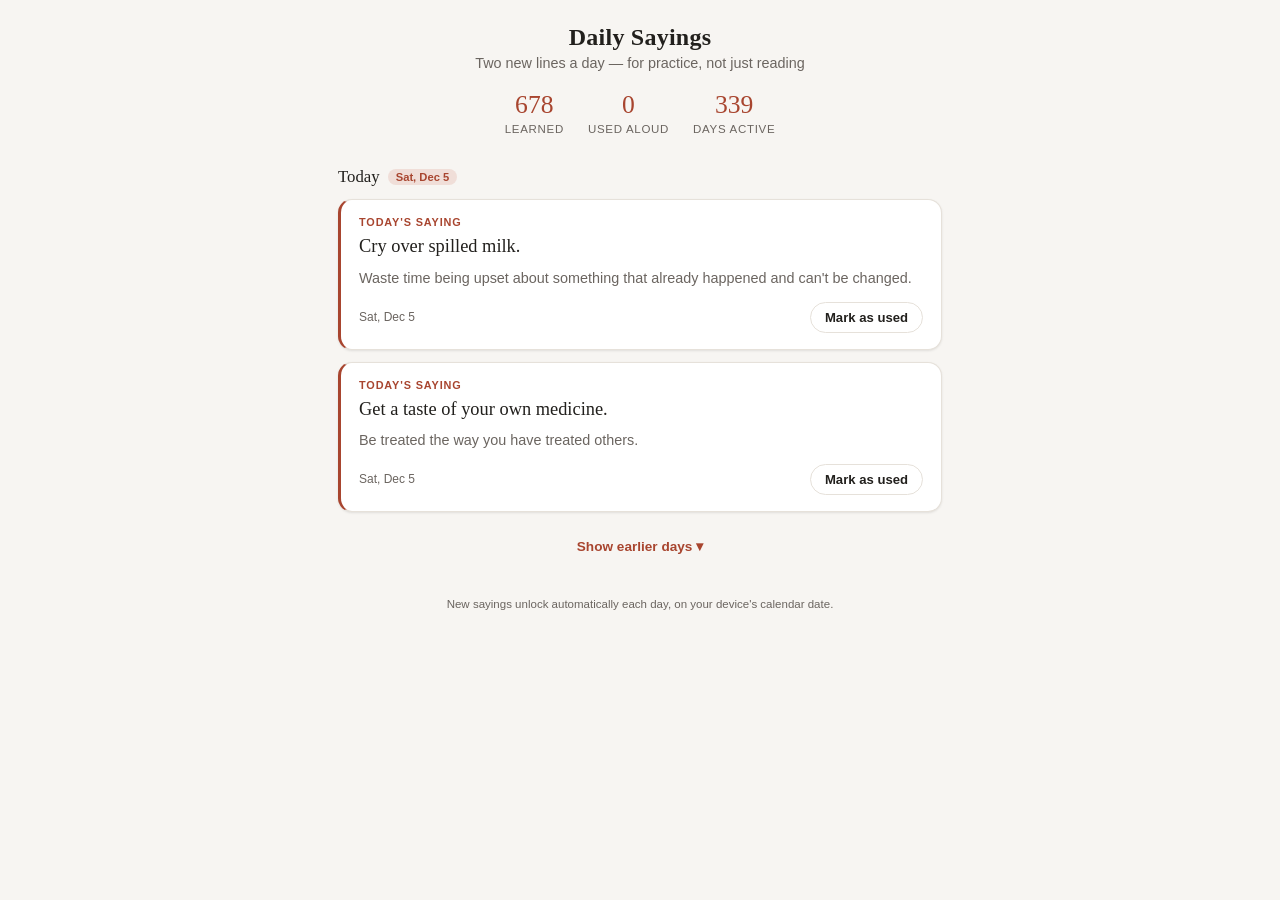
==== index.html @ 5097ebca "Initial commit: daily Sayings app" ====
<!DOCTYPE html>
<html lang="en">
<head>
<meta charset="UTF-8">
<meta name="viewport" content="width=device-width, initial-scale=1.0">
<title>Daily Sayings — Practice Log</title>
<style>
  :root {
    --bg: #f7f5f2;
    --card-bg: #ffffff;
    --text: #22201d;
    --text-muted: #6b6560;
    --accent: #a8452f;
    --accent-soft: #f0ded8;
    --border: #e6e1da;
    --used-bg: #eaf3ea;
    --used-text: #2e6b3e;
    --shadow: 0 1px 3px rgba(0,0,0,0.06), 0 1px 2px rgba(0,0,0,0.04);
    --font-serif: 'Iowan Old Style', 'Palatino Linotype', Palatino, Georgia, serif;
    --font-sans: -apple-system, BlinkMacSystemFont, 'Segoe UI', Roboto, Helvetica, Arial, sans-serif;
  }
  @media (prefers-color-scheme: dark) {
    :root:not([data-theme="light"]) {
      --bg: #1b1917;
      --card-bg: #262320;
      --text: #ece7e0;
      --text-muted: #a39c93;
      --accent: #e08a6e;
      --accent-soft: #3a2a24;
      --border: #3a352f;
      --used-bg: #1f2e21;
      --used-text: #7fcf8f;
      --shadow: 0 1px 3px rgba(0,0,0,0.3);
    }
  }
  :root[data-theme="dark"] {
    --bg: #1b1917;
    --card-bg: #262320;
    --text: #ece7e0;
    --text-muted: #a39c93;
    --accent: #e08a6e;
    --accent-soft: #3a2a24;
    --border: #3a352f;
    --used-bg: #1f2e21;
    --used-text: #7fcf8f;
    --shadow: 0 1px 3px rgba(0,0,0,0.3);
  }

  * { box-sizing: border-box; }
  body {
    margin: 0;
    background: var(--bg);
    color: var(--text);
    font-family: var(--font-sans);
    min-height: 100vh;
    padding-bottom: 60px;
  }
  .wrap {
    max-width: 640px;
    margin: 0 auto;
    padding: 24px 18px 8px;
  }
  header {
    text-align: center;
    margin-bottom: 20px;
  }
  header h1 {
    font-family: var(--font-serif);
    font-size: 1.5rem;
    margin: 0 0 4px;
    letter-spacing: 0.01em;
  }
  header p {
    color: var(--text-muted);
    font-size: 0.9rem;
    margin: 0;
  }
  .stats {
    display: flex;
    justify-content: center;
    gap: 24px;
    margin: 18px 0 26px;
    flex-wrap: wrap;
  }
  .stat {
    text-align: center;
  }
  .stat .num {
    font-family: var(--font-serif);
    font-size: 1.6rem;
    color: var(--accent);
    display: block;
    line-height: 1.1;
  }
  .stat .label {
    font-size: 0.72rem;
    color: var(--text-muted);
    text-transform: uppercase;
    letter-spacing: 0.06em;
  }
  .section-title {
    font-family: var(--font-serif);
    font-size: 1.05rem;
    margin: 30px 0 12px;
    display: flex;
    align-items: center;
    gap: 8px;
  }
  .section-title .badge {
    font-family: var(--font-sans);
    font-size: 0.7rem;
    background: var(--accent-soft);
    color: var(--accent);
    padding: 2px 8px;
    border-radius: 20px;
    font-weight: 600;
  }
  .card {
    background: var(--card-bg);
    border: 1px solid var(--border);
    border-radius: 14px;
    padding: 16px 18px;
    margin-bottom: 12px;
    box-shadow: var(--shadow);
  }
  .card.today {
    border-left: 3px solid var(--accent);
  }
  .kind {
    font-size: 0.68rem;
    text-transform: uppercase;
    letter-spacing: 0.08em;
    color: var(--accent);
    font-weight: 600;
    margin-bottom: 6px;
  }
  .text {
    font-family: var(--font-serif);
    font-size: 1.15rem;
    line-height: 1.4;
    margin: 0 0 8px;
  }
  .meaning {
    font-size: 0.9rem;
    color: var(--text-muted);
    line-height: 1.5;
    margin: 0 0 12px;
  }
  .card-footer {
    display: flex;
    align-items: center;
    justify-content: space-between;
    gap: 10px;
  }
  .date-tag {
    font-size: 0.75rem;
    color: var(--text-muted);
  }
  .use-btn {
    border: 1px solid var(--border);
    background: transparent;
    color: var(--text);
    padding: 7px 14px;
    border-radius: 20px;
    font-size: 0.82rem;
    font-weight: 600;
    cursor: pointer;
    white-space: nowrap;
    transition: all 0.15s ease;
  }
  .use-btn:active { transform: scale(0.96); }
  .use-btn.used {
    background: var(--used-bg);
    color: var(--used-text);
    border-color: transparent;
  }
  .archive-day {
    margin-bottom: 18px;
  }
  .archive-day .day-label {
    font-size: 0.78rem;
    color: var(--text-muted);
    font-weight: 600;
    margin-bottom: 8px;
    padding-left: 2px;
  }
  #archiveToggle {
    display: block;
    width: 100%;
    text-align: center;
    background: none;
    border: none;
    color: var(--accent);
    font-size: 0.85rem;
    font-weight: 600;
    padding: 14px;
    cursor: pointer;
  }
  #archiveList { display: none; }
  #archiveList.open { display: block; }
  footer {
    text-align: center;
    color: var(--text-muted);
    font-size: 0.72rem;
    margin-top: 30px;
    padding: 0 20px;
  }
</style>
</head>
<body>
<div class="wrap">
  <header>
    <h1>Daily Sayings</h1>
    <p>Two new lines a day — for practice, not just reading</p>
  </header>

  <div class="stats">
    <div class="stat"><span class="num" id="statTotal">0</span><span class="label">Learned</span></div>
    <div class="stat"><span class="num" id="statUsed">0</span><span class="label">Used aloud</span></div>
    <div class="stat"><span class="num" id="statStreak">0</span><span class="label">Days active</span></div>
  </div>

  <div class="section-title">Today <span class="badge" id="todayBadge"></span></div>
  <div id="todayList"></div>

  <button id="archiveToggle">Show earlier days ▾</button>
  <div id="archiveList"></div>

  <footer>New sayings unlock automatically each day, on your device's calendar date.</footer>
</div>

<script>
(function () {
  // ---------- Data bank ----------
  // 70 entries: idioms, proverbs, and public-domain quotes, each with a plain-English
  // meaning so they're usable in actual conversation, not just memorized as trivia.
  const BANK = [
    ["It's not rocket science.", "Used to say something isn't as difficult as it seems."],
    ["Actions speak louder than words.", "What people do matters more than what they say."],
    ["Bite the bullet.", "Force yourself to do something unpleasant that you've been putting off."],
    ["Break the ice.", "Say or do something to relieve tension or get a conversation started."],
    ["Once in a blue moon.", "Something that happens very rarely."],
    ["The ball is in your court.", "It's now up to you to make the next decision or move."],
    ["Cut corners.", "Do something in the easiest or cheapest way, often sacrificing quality."],
    ["Hit the nail on the head.", "Describe exactly what is causing a situation or problem."],
    ["Let the cat out of the bag.", "Reveal a secret, usually by accident."],
    ["On the same page.", "In agreement about something."],
    ["Piece of cake.", "Something that is very easy to do."],
    ["Speak of the devil.", "Said when a person you were just discussing shows up."],
    ["Under the weather.", "Feeling slightly ill."],
    ["A blessing in disguise.", "Something that seems bad at first but turns out to be good."],
    ["Best of both worlds.", "A situation where you enjoy the advantages of two different things at once."],
    ["Bark up the wrong tree.", "Pursue a mistaken course of action based on a wrong assumption."],
    ["Get your act together.", "Organize yourself so you perform more effectively."],
    ["Go the extra mile.", "Make a greater effort than expected."],
    ["Hang in there.", "Encouragement to persist despite difficulty."],
    ["It takes two to tango.", "Both people involved in a situation share responsibility for it."],
    ["Keep your chin up.", "Stay positive during a difficult situation."],
    ["Miss the boat.", "Miss an opportunity because you were too slow to act."],
    ["No pain, no gain.", "You have to work hard or suffer to achieve something worthwhile."],
    ["On thin ice.", "In a risky or precarious situation."],
    ["Pull yourself together.", "Recover control of your emotions."],
    ["See eye to eye.", "Agree with someone."],
    ["Sit on the fence.", "Avoid making a decision or taking a side."],
    ["Spill the beans.", "Reveal secret information, usually unintentionally."],
    ["Take it with a grain of salt.", "Don't take something entirely at face value; be a bit skeptical."],
    ["The elephant in the room.", "An obvious problem that everyone is avoiding discussing."],
    ["Throw in the towel.", "Give up on something."],
    ["Time flies.", "Time passes quickly, especially when you're enjoying something."],
    ["Water under the bridge.", "Something in the past that is no longer worth worrying about."],
    ["When it rains, it pours.", "Difficult things tend to happen all at once."],
    ["You can't judge a book by its cover.", "You can't know what someone or something is like just by looking at it."],
    ["A picture is worth a thousand words.", "An image can convey a complex idea more effectively than a description."],
    ["Better late than never.", "It's better for something to happen late than not at all."],
    ["Curiosity killed the cat.", "Being too inquisitive can get you into trouble."],
    ["Every cloud has a silver lining.", "There's something good in every difficult situation."],
    ["Practice makes perfect.", "Repeating an activity improves your skill at it."],
    ["The apple doesn't fall far from the tree.", "Children tend to resemble their parents in character."],
    ["Don't count your chickens before they hatch.", "Don't assume success before it's actually happened."],
    ["Actions have consequences.", "Everything you do produces some kind of result — good or bad."],
    ["Kill two birds with one stone.", "Achieve two goals with a single action."],
    ["The grass is always greener on the other side.", "Other people's situations always look better than your own, even when they're not."],
    ["Burn the midnight oil.", "Work late into the night."],
    ["Cry over spilled milk.", "Waste time being upset about something that already happened and can't be changed."],
    ["Get a taste of your own medicine.", "Be treated the way you have treated others."],
    ["Hit the ground running.", "Start a new activity or project with a lot of energy right away."],
    ["Jump on the bandwagon.", "Join others in doing something that has become popular."],
    ["Let sleeping dogs lie.", "Avoid restarting an old conflict or bringing up a settled issue."],
    ["Read between the lines.", "Understand the hidden or implied meaning of something."],
    ["Take the bull by the horns.", "Confront a difficult situation directly and with confidence."],
    ["The early bird catches the worm.", "Success comes to those who act early or prepare ahead."],
    ["Turn over a new leaf.", "Start behaving in a better or more positive way."],
    ["You reap what you sow.", "The results you get depend on the effort or intentions you put in."],
    ["Beat around the bush.", "Avoid talking about what's important, usually to delay a difficult point."],
    ["Get the ball rolling.", "Start a process or activity."],
    ["In the same boat.", "In the same difficult situation as someone else."],
    ["Keep your fingers crossed.", "Hope that something will happen the way you want."],
    ["Add insult to injury.", "Make a bad situation worse."],
    ["Barking up the wrong tree.", "Accusing the wrong person or looking in the wrong place."],
    ["Costs an arm and a leg.", "Very expensive."],
    ["Give someone the benefit of the doubt.", "Trust what someone says even without full proof."],
    ["Have a change of heart.", "Change your opinion or feeling about something."],
    ["In hot water.", "In trouble."],
    ["Jump the gun.", "Act too soon, before the right moment."],
    ["Not my cup of tea.", "Something that isn't to your taste or interest."],
    ["The pen is mightier than the sword.", "Words and communication are more powerful than force or violence."],
    ["Well begun is half done.", "A good start makes the rest of a task much easier."]
  ];

  // ---------- Date / rotation logic ----------
  const EPOCH = new Date(2026, 0, 1); // fixed anchor so rotation is stable across devices
  function dayIndexFor(date) {
    const d = new Date(date.getFullYear(), date.getMonth(), date.getDate());
    return Math.floor((d - EPOCH) / 86400000);
  }
  function dateKeyFor(dayIdx) {
    const d = new Date(EPOCH.getTime() + dayIdx * 86400000);
    return d.toISOString().slice(0, 10);
  }
  function fmtDate(dayIdx) {
    const d = new Date(EPOCH.getTime() + dayIdx * 86400000);
    return d.toLocaleDateString(undefined, { weekday: 'short', month: 'short', day: 'numeric' });
  }
  function quotesForDay(dayIdx) {
    const idx = ((dayIdx % (BANK.length / 2)) + (BANK.length / 2)) % (BANK.length / 2);
    const a = BANK[(idx * 2) % BANK.length];
    const b = BANK[(idx * 2 + 1) % BANK.length];
    return [a, b];
  }

  // ---------- Storage ----------
  const STORE_KEY = 'daily-sayings-used-v1';
  function loadUsed() {
    try {
      const raw = localStorage.getItem(STORE_KEY);
      return raw ? JSON.parse(raw) : {};
    } catch (e) { return {}; }
  }
  function saveUsed(obj) {
    try { localStorage.setItem(STORE_KEY, JSON.stringify(obj)); } catch (e) {}
  }
  let usedMap = loadUsed(); // key: "dayIdx-slot" -> true

  function toggleUsed(key) {
    usedMap[key] = !usedMap[key];
    saveUsed(usedMap);
    render();
  }

  // ---------- Rendering ----------
  function cardHTML(dayIdx, slot, entry, isToday) {
    const key = dayIdx + '-' + slot;
    const used = !!usedMap[key];
    const [text, meaning] = entry;
    return `<div class="card ${isToday ? 'today' : ''}">
      <div class="kind">${isToday ? "Today's saying" : fmtDate(dayIdx)}</div>
      <p class="text">${text}</p>
      <p class="meaning">${meaning}</p>
      <div class="card-footer">
        <span class="date-tag">${isToday ? fmtDate(dayIdx) : ''}</span>
        <button class="use-btn ${used ? 'used' : ''}" data-key="${key}">${used ? '✓ Used in conversation' : 'Mark as used'}</button>
      </div>
    </div>`;
  }

  function render() {
    const todayIdx = dayIndexFor(new Date());
    const todayQuotes = quotesForDay(todayIdx);
    document.getElementById('todayBadge').textContent = fmtDate(todayIdx);
    document.getElementById('todayList').innerHTML =
      todayQuotes.map((q, i) => cardHTML(todayIdx, i, q, true)).join('');

    // Archive: every prior day back to day 0
    const archiveEl = document.getElementById('archiveList');
    let archiveHTML = '';
    for (let d = todayIdx - 1; d >= 0; d--) {
      const qs = quotesForDay(d);
      archiveHTML += `<div class="archive-day">
        <div class="day-label">${fmtDate(d)}</div>
        ${qs.map((q, i) => cardHTML(d, i, q, false)).join('')}
      </div>`;
    }
    archiveEl.innerHTML = archiveHTML || '<p style="text-align:center;color:var(--text-muted);font-size:0.85rem;">Nothing here yet — check back tomorrow.</p>';

    // Stats
    const totalLearned = (todayIdx + 1) * 2;
    const usedCount = Object.values(usedMap).filter(Boolean).length;
    document.getElementById('statTotal').textContent = totalLearned;
    document.getElementById('statUsed').textContent = usedCount;
    document.getElementById('statStreak').textContent = todayIdx + 1;

    document.querySelectorAll('.use-btn').forEach(btn => {
      btn.addEventListener('click', () => toggleUsed(btn.getAttribute('data-key')));
    });
  }

  document.getElementById('archiveToggle').addEventListener('click', function () {
    const el = document.getElementById('archiveList');
    const open = el.classList.toggle('open');
    this.textContent = open ? 'Hide earlier days ▴' : 'Show earlier days ▾';
  });

  render();
})();
</script>
</body>
</html>
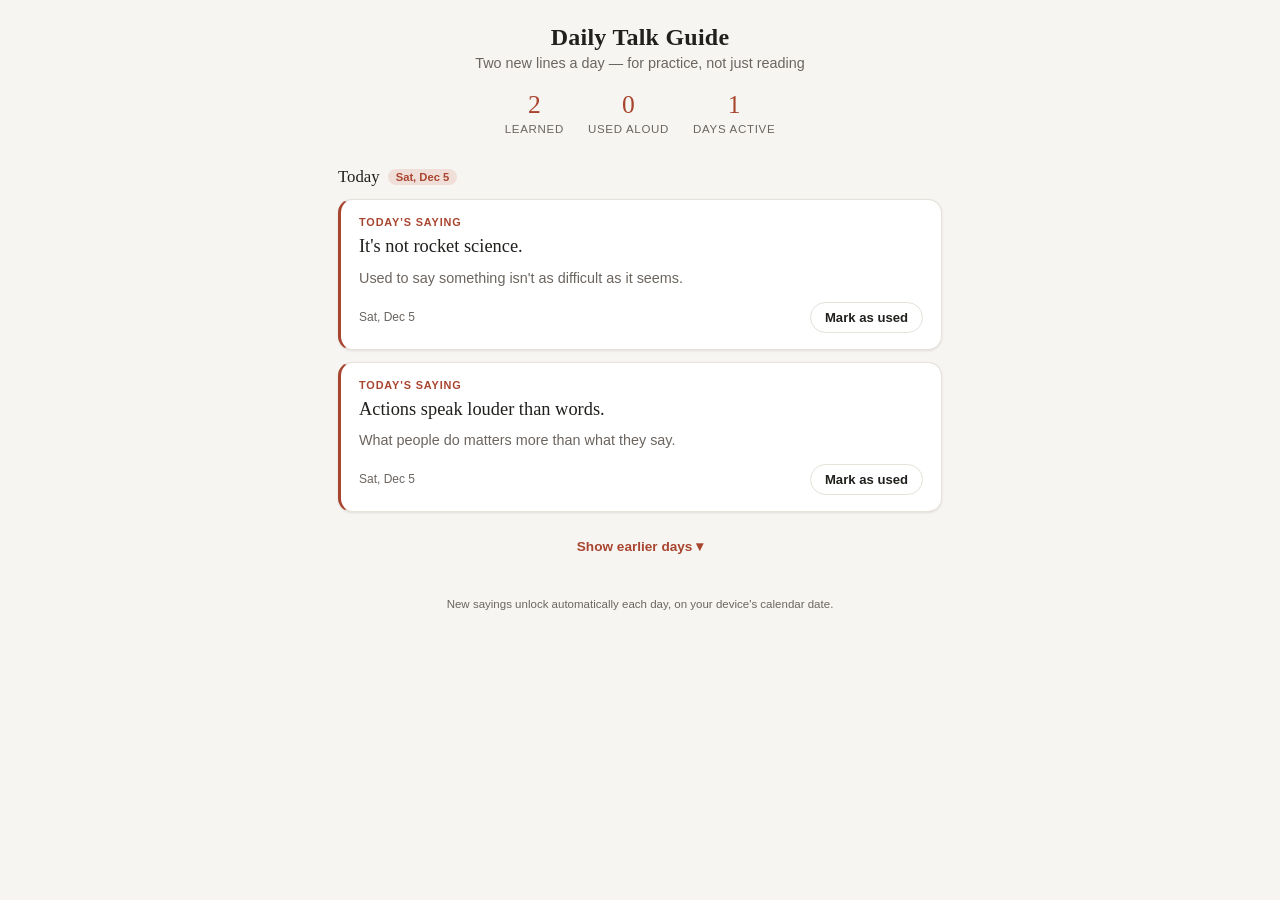
==== commit 5f38fb95: "changing title" ====
--- a/index.html
+++ b/index.html
@@ -1,407 +1,33 @@
 <!DOCTYPE html>
 <html lang="en">
 <head>
-<meta charset="UTF-8">
-<meta name="viewport" content="width=device-width, initial-scale=1.0">
-<title>Daily Sayings — Practice Log</title>
-<style>
-  :root {
-    --bg: #f7f5f2;
-    --card-bg: #ffffff;
-    --text: #22201d;
-    --text-muted: #6b6560;
-    --accent: #a8452f;
-    --accent-soft: #f0ded8;
-    --border: #e6e1da;
-    --used-bg: #eaf3ea;
-    --used-text: #2e6b3e;
-    --shadow: 0 1px 3px rgba(0,0,0,0.06), 0 1px 2px rgba(0,0,0,0.04);
-    --font-serif: 'Iowan Old Style', 'Palatino Linotype', Palatino, Georgia, serif;
-    --font-sans: -apple-system, BlinkMacSystemFont, 'Segoe UI', Roboto, Helvetica, Arial, sans-serif;
-  }
-  @media (prefers-color-scheme: dark) {
-    :root:not([data-theme="light"]) {
-      --bg: #1b1917;
-      --card-bg: #262320;
-      --text: #ece7e0;
-      --text-muted: #a39c93;
-      --accent: #e08a6e;
-      --accent-soft: #3a2a24;
-      --border: #3a352f;
-      --used-bg: #1f2e21;
-      --used-text: #7fcf8f;
-      --shadow: 0 1px 3px rgba(0,0,0,0.3);
-    }
-  }
-  :root[data-theme="dark"] {
-    --bg: #1b1917;
-    --card-bg: #262320;
-    --text: #ece7e0;
-    --text-muted: #a39c93;
-    --accent: #e08a6e;
-    --accent-soft: #3a2a24;
-    --border: #3a352f;
-    --used-bg: #1f2e21;
-    --used-text: #7fcf8f;
-    --shadow: 0 1px 3px rgba(0,0,0,0.3);
-  }
-
-  * { box-sizing: border-box; }
-  body {
-    margin: 0;
-    background: var(--bg);
-    color: var(--text);
-    font-family: var(--font-sans);
-    min-height: 100vh;
-    padding-bottom: 60px;
-  }
-  .wrap {
-    max-width: 640px;
-    margin: 0 auto;
-    padding: 24px 18px 8px;
-  }
-  header {
-    text-align: center;
-    margin-bottom: 20px;
-  }
-  header h1 {
-    font-family: var(--font-serif);
-    font-size: 1.5rem;
-    margin: 0 0 4px;
-    letter-spacing: 0.01em;
-  }
-  header p {
-    color: var(--text-muted);
-    font-size: 0.9rem;
-    margin: 0;
-  }
-  .stats {
-    display: flex;
-    justify-content: center;
-    gap: 24px;
-    margin: 18px 0 26px;
-    flex-wrap: wrap;
-  }
-  .stat {
-    text-align: center;
-  }
-  .stat .num {
-    font-family: var(--font-serif);
-    font-size: 1.6rem;
-    color: var(--accent);
-    display: block;
-    line-height: 1.1;
-  }
-  .stat .label {
-    font-size: 0.72rem;
-    color: var(--text-muted);
-    text-transform: uppercase;
-    letter-spacing: 0.06em;
-  }
-  .section-title {
-    font-family: var(--font-serif);
-    font-size: 1.05rem;
-    margin: 30px 0 12px;
-    display: flex;
-    align-items: center;
-    gap: 8px;
-  }
-  .section-title .badge {
-    font-family: var(--font-sans);
-    font-size: 0.7rem;
-    background: var(--accent-soft);
-    color: var(--accent);
-    padding: 2px 8px;
-    border-radius: 20px;
-    font-weight: 600;
-  }
-  .card {
-    background: var(--card-bg);
-    border: 1px solid var(--border);
-    border-radius: 14px;
-    padding: 16px 18px;
-    margin-bottom: 12px;
-    box-shadow: var(--shadow);
-  }
-  .card.today {
-    border-left: 3px solid var(--accent);
-  }
-  .kind {
-    font-size: 0.68rem;
-    text-transform: uppercase;
-    letter-spacing: 0.08em;
-    color: var(--accent);
-    font-weight: 600;
-    margin-bottom: 6px;
-  }
-  .text {
-    font-family: var(--font-serif);
-    font-size: 1.15rem;
-    line-height: 1.4;
-    margin: 0 0 8px;
-  }
-  .meaning {
-    font-size: 0.9rem;
-    color: var(--text-muted);
-    line-height: 1.5;
-    margin: 0 0 12px;
-  }
-  .card-footer {
-    display: flex;
-    align-items: center;
-    justify-content: space-between;
-    gap: 10px;
-  }
-  .date-tag {
-    font-size: 0.75rem;
-    color: var(--text-muted);
-  }
-  .use-btn {
-    border: 1px solid var(--border);
-    background: transparent;
-    color: var(--text);
-    padding: 7px 14px;
-    border-radius: 20px;
-    font-size: 0.82rem;
-    font-weight: 600;
-    cursor: pointer;
-    white-space: nowrap;
-    transition: all 0.15s ease;
-  }
-  .use-btn:active { transform: scale(0.96); }
-  .use-btn.used {
-    background: var(--used-bg);
-    color: var(--used-text);
-    border-color: transparent;
-  }
-  .archive-day {
-    margin-bottom: 18px;
-  }
-  .archive-day .day-label {
-    font-size: 0.78rem;
-    color: var(--text-muted);
-    font-weight: 600;
-    margin-bottom: 8px;
-    padding-left: 2px;
-  }
-  #archiveToggle {
-    display: block;
-    width: 100%;
-    text-align: center;
-    background: none;
-    border: none;
-    color: var(--accent);
-    font-size: 0.85rem;
-    font-weight: 600;
-    padding: 14px;
-    cursor: pointer;
-  }
-  #archiveList { display: none; }
-  #archiveList.open { display: block; }
-  footer {
-    text-align: center;
-    color: var(--text-muted);
-    font-size: 0.72rem;
-    margin-top: 30px;
-    padding: 0 20px;
-  }
-</style>
+  <meta charset="UTF-8">
+  <meta name="viewport" content="width=device-width, initial-scale=1.0">
+  <title>Daily Sayings — Practice Log</title>
+  <link rel="stylesheet" href="styles.css">
 </head>
 <body>
-<div class="wrap">
-  <header>
-    <h1>Daily Sayings</h1>
-    <p>Two new lines a day — for practice, not just reading</p>
-  </header>
+  <div class="wrap">
+    <header>
+      <h1>Daily Talk Guide</h1>
+      <p>Two new lines a day — for practice, not just reading</p>
+    </header>
 
-  <div class="stats">
-    <div class="stat"><span class="num" id="statTotal">0</span><span class="label">Learned</span></div>
-    <div class="stat"><span class="num" id="statUsed">0</span><span class="label">Used aloud</span></div>
-    <div class="stat"><span class="num" id="statStreak">0</span><span class="label">Days active</span></div>
+    <div class="stats">
+      <div class="stat"><span class="num" id="statTotal">0</span><span class="label">Learned</span></div>
+      <div class="stat"><span class="num" id="statUsed">0</span><span class="label">Used aloud</span></div>
+      <div class="stat"><span class="num" id="statStreak">0</span><span class="label">Days active</span></div>
+    </div>
+
+    <div class="section-title">Today <span class="badge" id="todayBadge"></span></div>
+    <div id="todayList"></div>
+
+    <button id="archiveToggle">Show earlier days ▾</button>
+    <div id="archiveList"></div>
+
+    <footer>New sayings unlock automatically each day, on your device's calendar date.</footer>
   </div>
 
-  <div class="section-title">Today <span class="badge" id="todayBadge"></span></div>
-  <div id="todayList"></div>
-
-  <button id="archiveToggle">Show earlier days ▾</button>
-  <div id="archiveList"></div>
-
-  <footer>New sayings unlock automatically each day, on your device's calendar date.</footer>
-</div>
-
-<script>
-(function () {
-  // ---------- Data bank ----------
-  // 70 entries: idioms, proverbs, and public-domain quotes, each with a plain-English
-  // meaning so they're usable in actual conversation, not just memorized as trivia.
-  const BANK = [
-    ["It's not rocket science.", "Used to say something isn't as difficult as it seems."],
-    ["Actions speak louder than words.", "What people do matters more than what they say."],
-    ["Bite the bullet.", "Force yourself to do something unpleasant that you've been putting off."],
-    ["Break the ice.", "Say or do something to relieve tension or get a conversation started."],
-    ["Once in a blue moon.", "Something that happens very rarely."],
-    ["The ball is in your court.", "It's now up to you to make the next decision or move."],
-    ["Cut corners.", "Do something in the easiest or cheapest way, often sacrificing quality."],
-    ["Hit the nail on the head.", "Describe exactly what is causing a situation or problem."],
-    ["Let the cat out of the bag.", "Reveal a secret, usually by accident."],
-    ["On the same page.", "In agreement about something."],
-    ["Piece of cake.", "Something that is very easy to do."],
-    ["Speak of the devil.", "Said when a person you were just discussing shows up."],
-    ["Under the weather.", "Feeling slightly ill."],
-    ["A blessing in disguise.", "Something that seems bad at first but turns out to be good."],
-    ["Best of both worlds.", "A situation where you enjoy the advantages of two different things at once."],
-    ["Bark up the wrong tree.", "Pursue a mistaken course of action based on a wrong assumption."],
-    ["Get your act together.", "Organize yourself so you perform more effectively."],
-    ["Go the extra mile.", "Make a greater effort than expected."],
-    ["Hang in there.", "Encouragement to persist despite difficulty."],
-    ["It takes two to tango.", "Both people involved in a situation share responsibility for it."],
-    ["Keep your chin up.", "Stay positive during a difficult situation."],
-    ["Miss the boat.", "Miss an opportunity because you were too slow to act."],
-    ["No pain, no gain.", "You have to work hard or suffer to achieve something worthwhile."],
-    ["On thin ice.", "In a risky or precarious situation."],
-    ["Pull yourself together.", "Recover control of your emotions."],
-    ["See eye to eye.", "Agree with someone."],
-    ["Sit on the fence.", "Avoid making a decision or taking a side."],
-    ["Spill the beans.", "Reveal secret information, usually unintentionally."],
-    ["Take it with a grain of salt.", "Don't take something entirely at face value; be a bit skeptical."],
-    ["The elephant in the room.", "An obvious problem that everyone is avoiding discussing."],
-    ["Throw in the towel.", "Give up on something."],
-    ["Time flies.", "Time passes quickly, especially when you're enjoying something."],
-    ["Water under the bridge.", "Something in the past that is no longer worth worrying about."],
-    ["When it rains, it pours.", "Difficult things tend to happen all at once."],
-    ["You can't judge a book by its cover.", "You can't know what someone or something is like just by looking at it."],
-    ["A picture is worth a thousand words.", "An image can convey a complex idea more effectively than a description."],
-    ["Better late than never.", "It's better for something to happen late than not at all."],
-    ["Curiosity killed the cat.", "Being too inquisitive can get you into trouble."],
-    ["Every cloud has a silver lining.", "There's something good in every difficult situation."],
-    ["Practice makes perfect.", "Repeating an activity improves your skill at it."],
-    ["The apple doesn't fall far from the tree.", "Children tend to resemble their parents in character."],
-    ["Don't count your chickens before they hatch.", "Don't assume success before it's actually happened."],
-    ["Actions have consequences.", "Everything you do produces some kind of result — good or bad."],
-    ["Kill two birds with one stone.", "Achieve two goals with a single action."],
-    ["The grass is always greener on the other side.", "Other people's situations always look better than your own, even when they're not."],
-    ["Burn the midnight oil.", "Work late into the night."],
-    ["Cry over spilled milk.", "Waste time being upset about something that already happened and can't be changed."],
-    ["Get a taste of your own medicine.", "Be treated the way you have treated others."],
-    ["Hit the ground running.", "Start a new activity or project with a lot of energy right away."],
-    ["Jump on the bandwagon.", "Join others in doing something that has become popular."],
-    ["Let sleeping dogs lie.", "Avoid restarting an old conflict or bringing up a settled issue."],
-    ["Read between the lines.", "Understand the hidden or implied meaning of something."],
-    ["Take the bull by the horns.", "Confront a difficult situation directly and with confidence."],
-    ["The early bird catches the worm.", "Success comes to those who act early or prepare ahead."],
-    ["Turn over a new leaf.", "Start behaving in a better or more positive way."],
-    ["You reap what you sow.", "The results you get depend on the effort or intentions you put in."],
-    ["Beat around the bush.", "Avoid talking about what's important, usually to delay a difficult point."],
-    ["Get the ball rolling.", "Start a process or activity."],
-    ["In the same boat.", "In the same difficult situation as someone else."],
-    ["Keep your fingers crossed.", "Hope that something will happen the way you want."],
-    ["Add insult to injury.", "Make a bad situation worse."],
-    ["Barking up the wrong tree.", "Accusing the wrong person or looking in the wrong place."],
-    ["Costs an arm and a leg.", "Very expensive."],
-    ["Give someone the benefit of the doubt.", "Trust what someone says even without full proof."],
-    ["Have a change of heart.", "Change your opinion or feeling about something."],
-    ["In hot water.", "In trouble."],
-    ["Jump the gun.", "Act too soon, before the right moment."],
-    ["Not my cup of tea.", "Something that isn't to your taste or interest."],
-    ["The pen is mightier than the sword.", "Words and communication are more powerful than force or violence."],
-    ["Well begun is half done.", "A good start makes the rest of a task much easier."]
-  ];
-
-  // ---------- Date / rotation logic ----------
-  const EPOCH = new Date(2026, 0, 1); // fixed anchor so rotation is stable across devices
-  function dayIndexFor(date) {
-    const d = new Date(date.getFullYear(), date.getMonth(), date.getDate());
-    return Math.floor((d - EPOCH) / 86400000);
-  }
-  function dateKeyFor(dayIdx) {
-    const d = new Date(EPOCH.getTime() + dayIdx * 86400000);
-    return d.toISOString().slice(0, 10);
-  }
-  function fmtDate(dayIdx) {
-    const d = new Date(EPOCH.getTime() + dayIdx * 86400000);
-    return d.toLocaleDateString(undefined, { weekday: 'short', month: 'short', day: 'numeric' });
-  }
-  function quotesForDay(dayIdx) {
-    const idx = ((dayIdx % (BANK.length / 2)) + (BANK.length / 2)) % (BANK.length / 2);
-    const a = BANK[(idx * 2) % BANK.length];
-    const b = BANK[(idx * 2 + 1) % BANK.length];
-    return [a, b];
-  }
-
-  // ---------- Storage ----------
-  const STORE_KEY = 'daily-sayings-used-v1';
-  function loadUsed() {
-    try {
-      const raw = localStorage.getItem(STORE_KEY);
-      return raw ? JSON.parse(raw) : {};
-    } catch (e) { return {}; }
-  }
-  function saveUsed(obj) {
-    try { localStorage.setItem(STORE_KEY, JSON.stringify(obj)); } catch (e) {}
-  }
-  let usedMap = loadUsed(); // key: "dayIdx-slot" -> true
-
-  function toggleUsed(key) {
-    usedMap[key] = !usedMap[key];
-    saveUsed(usedMap);
-    render();
-  }
-
-  // ---------- Rendering ----------
-  function cardHTML(dayIdx, slot, entry, isToday) {
-    const key = dayIdx + '-' + slot;
-    const used = !!usedMap[key];
-    const [text, meaning] = entry;
-    return `<div class="card ${isToday ? 'today' : ''}">
-      <div class="kind">${isToday ? "Today's saying" : fmtDate(dayIdx)}</div>
-      <p class="text">${text}</p>
-      <p class="meaning">${meaning}</p>
-      <div class="card-footer">
-        <span class="date-tag">${isToday ? fmtDate(dayIdx) : ''}</span>
-        <button class="use-btn ${used ? 'used' : ''}" data-key="${key}">${used ? '✓ Used in conversation' : 'Mark as used'}</button>
-      </div>
-    </div>`;
-  }
-
-  function render() {
-    const todayIdx = dayIndexFor(new Date());
-    const todayQuotes = quotesForDay(todayIdx);
-    document.getElementById('todayBadge').textContent = fmtDate(todayIdx);
-    document.getElementById('todayList').innerHTML =
-      todayQuotes.map((q, i) => cardHTML(todayIdx, i, q, true)).join('');
-
-    // Archive: every prior day back to day 0
-    const archiveEl = document.getElementById('archiveList');
-    let archiveHTML = '';
-    for (let d = todayIdx - 1; d >= 0; d--) {
-      const qs = quotesForDay(d);
-      archiveHTML += `<div class="archive-day">
-        <div class="day-label">${fmtDate(d)}</div>
-        ${qs.map((q, i) => cardHTML(d, i, q, false)).join('')}
-      </div>`;
-    }
-    archiveEl.innerHTML = archiveHTML || '<p style="text-align:center;color:var(--text-muted);font-size:0.85rem;">Nothing here yet — check back tomorrow.</p>';
-
-    // Stats
-    const totalLearned = (todayIdx + 1) * 2;
-    const usedCount = Object.values(usedMap).filter(Boolean).length;
-    document.getElementById('statTotal').textContent = totalLearned;
-    document.getElementById('statUsed').textContent = usedCount;
-    document.getElementById('statStreak').textContent = todayIdx + 1;
-
-    document.querySelectorAll('.use-btn').forEach(btn => {
-      btn.addEventListener('click', () => toggleUsed(btn.getAttribute('data-key')));
-    });
-  }
-
-  document.getElementById('archiveToggle').addEventListener('click', function () {
-    const el = document.getElementById('archiveList');
-    const open = el.classList.toggle('open');
-    this.textContent = open ? 'Hide earlier days ▴' : 'Show earlier days ▾';
-  });
-
-  render();
-})();
-</script>
+  <script src="app.js"></script>
 </body>
 </html>
--- a/styles.css
+++ b/styles.css
@@ -0,0 +1 @@
+:root {  --bg: #f7f5f2;  --card-bg: #ffffff;  --text: #22201d;  --text-muted: #6b6560;  --accent: #a8452f;  --accent-soft: #f0ded8;  --border: #e6e1da;  --used-bg: #eaf3ea;  --used-text: #2e6b3e;  --shadow: 0 1px 3px rgba(0,0,0,0.06), 0 1px 2px rgba(0,0,0,0.04);  --font-serif: 'Iowan Old Style', 'Palatino Linotype', Palatino, Georgia, serif;  --font-sans: -apple-system, BlinkMacSystemFont, 'Segoe UI', Roboto, Helvetica, Arial, sans-serif;}@media (prefers-color-scheme: dark) {  :root:not([data-theme="light"]) {    --bg: #1b1917;    --card-bg: #262320;    --text: #ece7e0;    --text-muted: #a39c93;    --accent: #e08a6e;    --accent-soft: #3a2a24;    --border: #3a352f;    --used-bg: #1f2e21;    --used-text: #7fcf8f;    --shadow: 0 1px 3px rgba(0,0,0,0.3);  }}:root[data-theme="dark"] {  --bg: #1b1917;  --card-bg: #262320;  --text: #ece7e0;  --text-muted: #a39c93;  --accent: #e08a6e;  --accent-soft: #3a2a24;  --border: #3a352f;  --used-bg: #1f2e21;  --used-text: #7fcf8f;  --shadow: 0 1px 3px rgba(0,0,0,0.3);}* { box-sizing: border-box; }body {  margin: 0;  background: var(--bg);  color: var(--text);  font-family: var(--font-sans);  min-height: 100vh;  padding-bottom: 60px;}.wrap {  max-width: 640px;  margin: 0 auto;  padding: 24px 18px 8px;}header {  text-align: center;  margin-bottom: 20px;}header h1 {  font-family: var(--font-serif);  font-size: 1.5rem;  margin: 0 0 4px;  letter-spacing: 0.01em;}header p {  color: var(--text-muted);  font-size: 0.9rem;  margin: 0;}.stats {  display: flex;  justify-content: center;  gap: 24px;  margin: 18px 0 26px;  flex-wrap: wrap;}.stat {  text-align: center;}.stat .num {  font-family: var(--font-serif);  font-size: 1.6rem;  color: var(--accent);  display: block;  line-height: 1.1;}.stat .label {  font-size: 0.72rem;  color: var(--text-muted);  text-transform: uppercase;  letter-spacing: 0.06em;}.section-title {  font-family: var(--font-serif);  font-size: 1.05rem;  margin: 30px 0 12px;  display: flex;  align-items: center;  gap: 8px;}.section-title .badge {  font-family: var(--font-sans);  font-size: 0.7rem;  background: var(--accent-soft);  color: var(--accent);  padding: 2px 8px;  border-radius: 20px;  font-weight: 600;}.card {  background: var(--card-bg);  border: 1px solid var(--border);  border-radius: 14px;  padding: 16px 18px;  margin-bottom: 12px;  box-shadow: var(--shadow);}.card.today {  border-left: 3px solid var(--accent);}.kind {  font-size: 0.68rem;  text-transform: uppercase;  letter-spacing: 0.08em;  color: var(--accent);  font-weight: 600;  margin-bottom: 6px;}.text {  font-family: var(--font-serif);  font-size: 1.15rem;  line-height: 1.4;  margin: 0 0 8px;}.meaning {  font-size: 0.9rem;  color: var(--text-muted);  line-height: 1.5;  margin: 0 0 12px;}.card-footer {  display: flex;  align-items: center;  justify-content: space-between;  gap: 10px;}.date-tag {  font-size: 0.75rem;  color: var(--text-muted);}.use-btn {  border: 1px solid var(--border);  background: transparent;  color: var(--text);  padding: 7px 14px;  border-radius: 20px;  font-size: 0.82rem;  font-weight: 600;  cursor: pointer;  white-space: nowrap;  transition: all 0.15s ease;}.use-btn:active { transform: scale(0.96); }.use-btn.used {  background: var(--used-bg);  color: var(--used-text);  border-color: transparent;}.archive-day {  margin-bottom: 18px;}.archive-day .day-label {  font-size: 0.78rem;  color: var(--text-muted);  font-weight: 600;  margin-bottom: 8px;  padding-left: 2px;}#archiveToggle {  display: block;  width: 100%;  text-align: center;  background: none;  border: none;  color: var(--accent);  font-size: 0.85rem;  font-weight: 600;  padding: 14px;  cursor: pointer;}#archiveList { display: none; }#archiveList.open { display: block; }footer {  text-align: center;  color: var(--text-muted);  font-size: 0.72rem;  margin-top: 30px;  padding: 0 20px;}
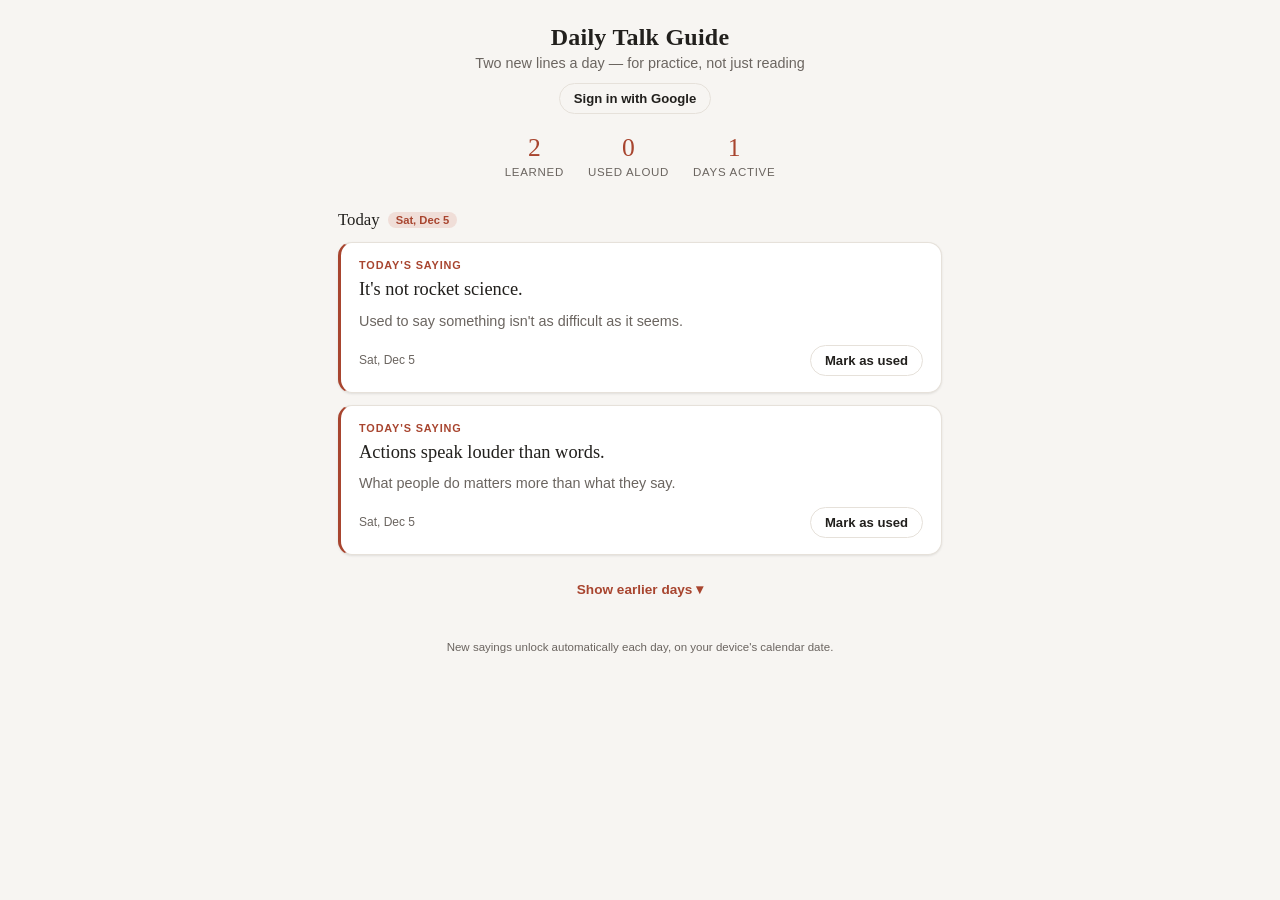
==== commit 8fdae5e6: "authentication added" ====
--- a/index.html
+++ b/index.html
@@ -11,6 +11,11 @@
     <header>
       <h1>Daily Talk Guide</h1>
       <p>Two new lines a day — for practice, not just reading</p>
+      <div class="auth-bar">
+        <button id="signInBtn">Sign in with Google</button>
+        <span id="userName"></span>
+        <button id="signOutBtn" hidden>Sign out</button>
+      </div>
     </header>
 
     <div class="stats">
@@ -29,5 +34,6 @@
   </div>
 
   <script src="app.js"></script>
+  <script type="module" src="auth.js"></script>
 </body>
 </html>
--- a/styles.css
+++ b/styles.css
@@ -1 +1,3 @@
-:root {  --bg: #f7f5f2;  --card-bg: #ffffff;  --text: #22201d;  --text-muted: #6b6560;  --accent: #a8452f;  --accent-soft: #f0ded8;  --border: #e6e1da;  --used-bg: #eaf3ea;  --used-text: #2e6b3e;  --shadow: 0 1px 3px rgba(0,0,0,0.06), 0 1px 2px rgba(0,0,0,0.04);  --font-serif: 'Iowan Old Style', 'Palatino Linotype', Palatino, Georgia, serif;  --font-sans: -apple-system, BlinkMacSystemFont, 'Segoe UI', Roboto, Helvetica, Arial, sans-serif;}@media (prefers-color-scheme: dark) {  :root:not([data-theme="light"]) {    --bg: #1b1917;    --card-bg: #262320;    --text: #ece7e0;    --text-muted: #a39c93;    --accent: #e08a6e;    --accent-soft: #3a2a24;    --border: #3a352f;    --used-bg: #1f2e21;    --used-text: #7fcf8f;    --shadow: 0 1px 3px rgba(0,0,0,0.3);  }}:root[data-theme="dark"] {  --bg: #1b1917;  --card-bg: #262320;  --text: #ece7e0;  --text-muted: #a39c93;  --accent: #e08a6e;  --accent-soft: #3a2a24;  --border: #3a352f;  --used-bg: #1f2e21;  --used-text: #7fcf8f;  --shadow: 0 1px 3px rgba(0,0,0,0.3);}* { box-sizing: border-box; }body {  margin: 0;  background: var(--bg);  color: var(--text);  font-family: var(--font-sans);  min-height: 100vh;  padding-bottom: 60px;}.wrap {  max-width: 640px;  margin: 0 auto;  padding: 24px 18px 8px;}header {  text-align: center;  margin-bottom: 20px;}header h1 {  font-family: var(--font-serif);  font-size: 1.5rem;  margin: 0 0 4px;  letter-spacing: 0.01em;}header p {  color: var(--text-muted);  font-size: 0.9rem;  margin: 0;}.stats {  display: flex;  justify-content: center;  gap: 24px;  margin: 18px 0 26px;  flex-wrap: wrap;}.stat {  text-align: center;}.stat .num {  font-family: var(--font-serif);  font-size: 1.6rem;  color: var(--accent);  display: block;  line-height: 1.1;}.stat .label {  font-size: 0.72rem;  color: var(--text-muted);  text-transform: uppercase;  letter-spacing: 0.06em;}.section-title {  font-family: var(--font-serif);  font-size: 1.05rem;  margin: 30px 0 12px;  display: flex;  align-items: center;  gap: 8px;}.section-title .badge {  font-family: var(--font-sans);  font-size: 0.7rem;  background: var(--accent-soft);  color: var(--accent);  padding: 2px 8px;  border-radius: 20px;  font-weight: 600;}.card {  background: var(--card-bg);  border: 1px solid var(--border);  border-radius: 14px;  padding: 16px 18px;  margin-bottom: 12px;  box-shadow: var(--shadow);}.card.today {  border-left: 3px solid var(--accent);}.kind {  font-size: 0.68rem;  text-transform: uppercase;  letter-spacing: 0.08em;  color: var(--accent);  font-weight: 600;  margin-bottom: 6px;}.text {  font-family: var(--font-serif);  font-size: 1.15rem;  line-height: 1.4;  margin: 0 0 8px;}.meaning {  font-size: 0.9rem;  color: var(--text-muted);  line-height: 1.5;  margin: 0 0 12px;}.card-footer {  display: flex;  align-items: center;  justify-content: space-between;  gap: 10px;}.date-tag {  font-size: 0.75rem;  color: var(--text-muted);}.use-btn {  border: 1px solid var(--border);  background: transparent;  color: var(--text);  padding: 7px 14px;  border-radius: 20px;  font-size: 0.82rem;  font-weight: 600;  cursor: pointer;  white-space: nowrap;  transition: all 0.15s ease;}.use-btn:active { transform: scale(0.96); }.use-btn.used {  background: var(--used-bg);  color: var(--used-text);  border-color: transparent;}.archive-day {  margin-bottom: 18px;}.archive-day .day-label {  font-size: 0.78rem;  color: var(--text-muted);  font-weight: 600;  margin-bottom: 8px;  padding-left: 2px;}#archiveToggle {  display: block;  width: 100%;  text-align: center;  background: none;  border: none;  color: var(--accent);  font-size: 0.85rem;  font-weight: 600;  padding: 14px;  cursor: pointer;}#archiveList { display: none; }#archiveList.open { display: block; }footer {  text-align: center;  color: var(--text-muted);  font-size: 0.72rem;  margin-top: 30px;  padding: 0 20px;}+:root {  --bg: #f7f5f2;  --card-bg: #ffffff;  --text: #22201d;  --text-muted: #6b6560;  --accent: #a8452f;  --accent-soft: #f0ded8;  --border: #e6e1da;  --used-bg: #eaf3ea;  --used-text: #2e6b3e;  --shadow: 0 1px 3px rgba(0,0,0,0.06), 0 1px 2px rgba(0,0,0,0.04);  --font-serif: 'Iowan Old Style', 'Palatino Linotype', Palatino, Georgia, serif;  --font-sans: -apple-system, BlinkMacSystemFont, 'Segoe UI', Roboto, Helvetica, Arial, sans-serif;}@media (prefers-color-scheme: dark) {  :root:not([data-theme="light"]) {    --bg: #1b1917;    --card-bg: #262320;    --text: #ece7e0;    --text-muted: #a39c93;    --accent: #e08a6e;    --accent-soft: #3a2a24;    --border: #3a352f;    --used-bg: #1f2e21;    --used-text: #7fcf8f;    --shadow: 0 1px 3px rgba(0,0,0,0.3);  }}:root[data-theme="dark"] {  --bg: #1b1917;  --card-bg: #262320;  --text: #ece7e0;  --text-muted: #a39c93;  --accent: #e08a6e;  --accent-soft: #3a2a24;  --border: #3a352f;  --used-bg: #1f2e21;  --used-text: #7fcf8f;  --shadow: 0 1px 3px rgba(0,0,0,0.3);}* { box-sizing: border-box; }body {  margin: 0;  background: var(--bg);  color: var(--text);  font-family: var(--font-sans);  min-height: 100vh;  padding-bottom: 60px;}.wrap {  max-width: 640px;  margin: 0 auto;  padding: 24px 18px 8px;}header {  text-align: center;  margin-bottom: 20px;}header h1 {  font-family: var(--font-serif);  font-size: 1.5rem;  margin: 0 0 4px;  letter-spacing: 0.01em;}header p {  color: var(--text-muted);  font-size: 0.9rem;  margin: 0;}.stats {  display: flex;  justify-content: center;  gap: 24px;  margin: 18px 0 26px;  flex-wrap: wrap;}.stat {  text-align: center;}.stat .num {  font-family: var(--font-serif);  font-size: 1.6rem;  color: var(--accent);  display: block;  line-height: 1.1;}.stat .label {  font-size: 0.72rem;  color: var(--text-muted);  text-transform: uppercase;  letter-spacing: 0.06em;}.section-title {  font-family: var(--font-serif);  font-size: 1.05rem;  margin: 30px 0 12px;  display: flex;  align-items: center;  gap: 8px;}.section-title .badge {  font-family: var(--font-sans);  font-size: 0.7rem;  background: var(--accent-soft);  color: var(--accent);  padding: 2px 8px;  border-radius: 20px;  font-weight: 600;}.card {  background: var(--card-bg);  border: 1px solid var(--border);  border-radius: 14px;  padding: 16px 18px;  margin-bottom: 12px;  box-shadow: var(--shadow);}.card.today {  border-left: 3px solid var(--accent);}.kind {  font-size: 0.68rem;  text-transform: uppercase;  letter-spacing: 0.08em;  color: var(--accent);  font-weight: 600;  margin-bottom: 6px;}.text {  font-family: var(--font-serif);  font-size: 1.15rem;  line-height: 1.4;  margin: 0 0 8px;}.meaning {  font-size: 0.9rem;  color: var(--text-muted);  line-height: 1.5;  margin: 0 0 12px;}.card-footer {  display: flex;  align-items: center;  justify-content: space-between;  gap: 10px;}.date-tag {  font-size: 0.75rem;  color: var(--text-muted);}.use-btn {  border: 1px solid var(--border);  background: transparent;  color: var(--text);  padding: 7px 14px;  border-radius: 20px;  font-size: 0.82rem;  font-weight: 600;  cursor: pointer;  white-space: nowrap;  transition: all 0.15s ease;}.use-btn:active { transform: scale(0.96); }.use-btn.used {  background: var(--used-bg);  color: var(--used-text);  border-color: transparent;}.archive-day {  margin-bottom: 18px;}.archive-day .day-label {  font-size: 0.78rem;  color: var(--text-muted);  font-weight: 600;  margin-bottom: 8px;  padding-left: 2px;}#archiveToggle {  display: block;  width: 100%;  text-align: center;  background: none;  border: none;  color: var(--accent);  font-size: 0.85rem;  font-weight: 600;  padding: 14px;  cursor: pointer;}#archiveList { display: none; }#archiveList.open { display: block; }footer {  text-align: center;  color: var(--text-muted);  font-size: 0.72rem;  margin-top: 30px;  padding: 0 20px;}
+.auth-bar { display: flex; justify-content: center; align-items: center; gap: 10px; margin-top: 12px; font-size: 0.85rem; color: var(--text-muted); }
+.auth-bar button { border: 1px solid var(--border); background: transparent; color: var(--text); padding: 7px 14px; border-radius: 20px; font-size: 0.82rem; font-weight: 600; cursor: pointer; }
